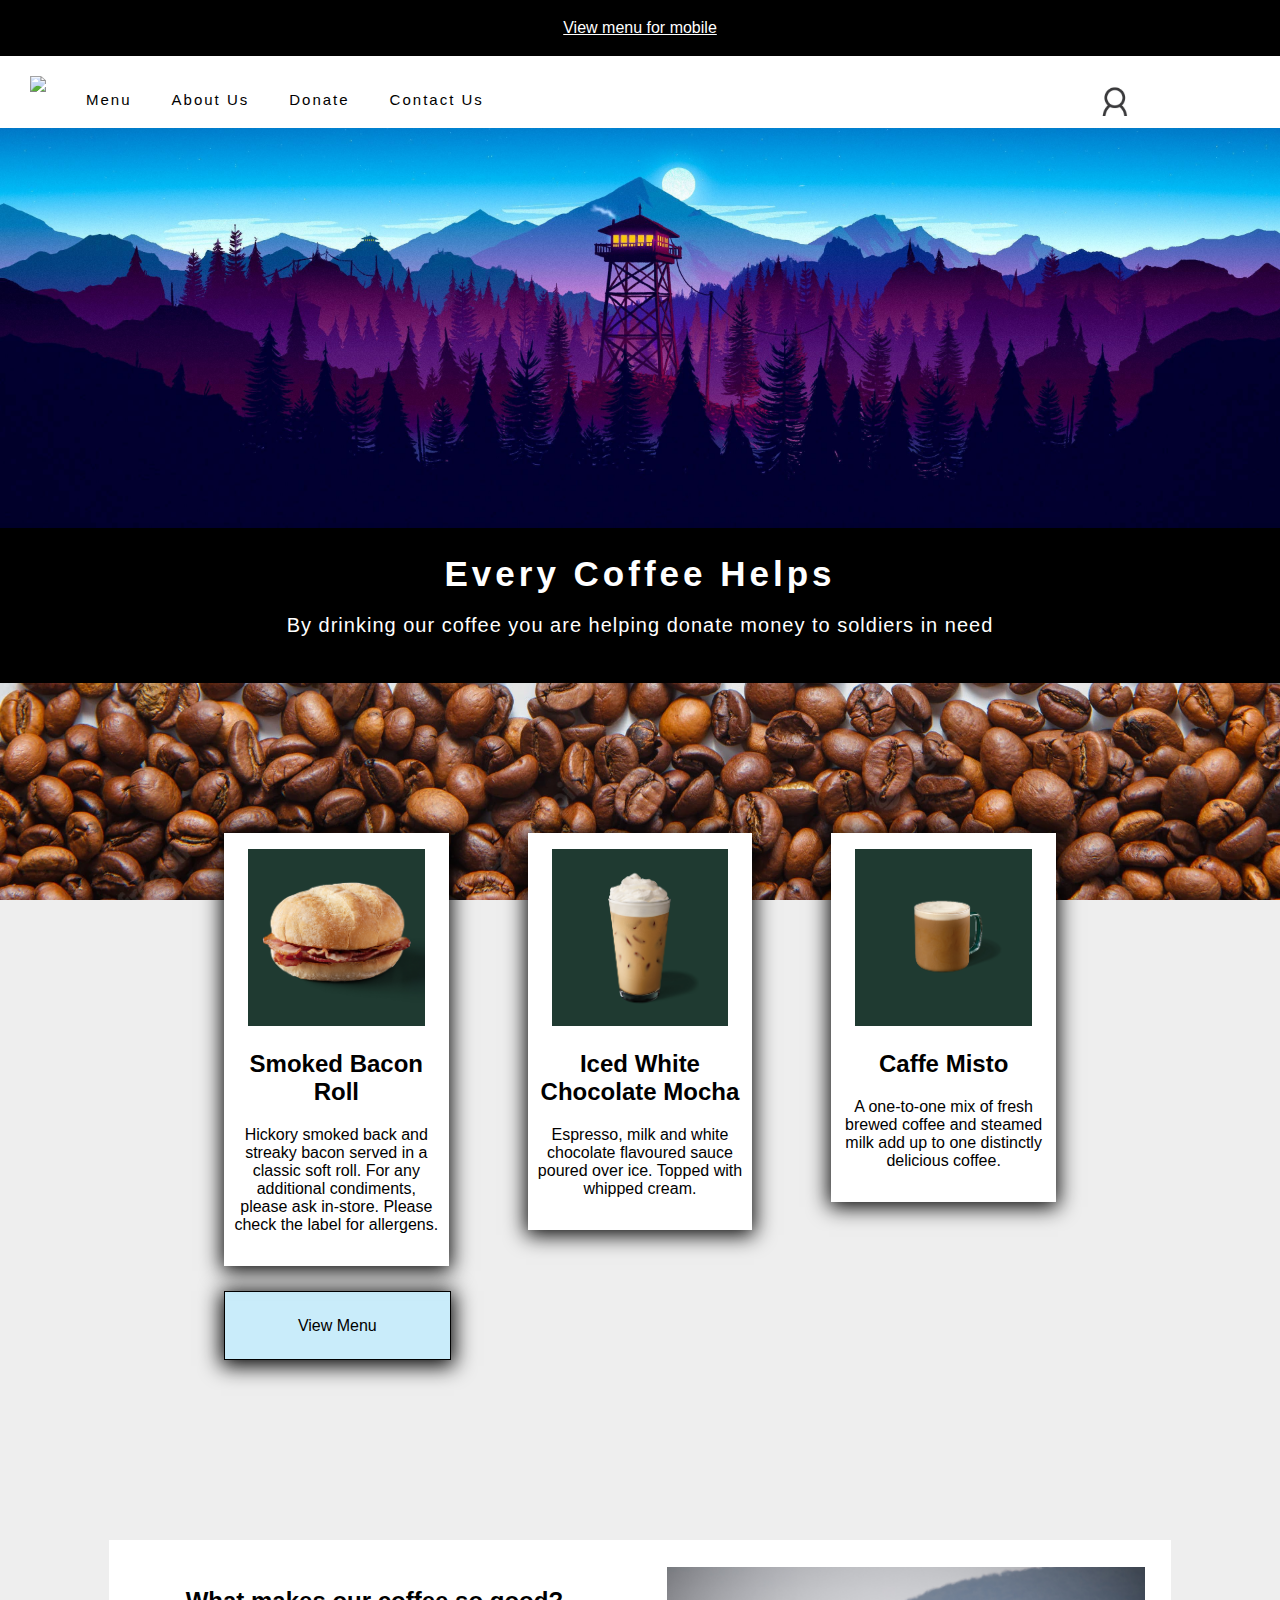
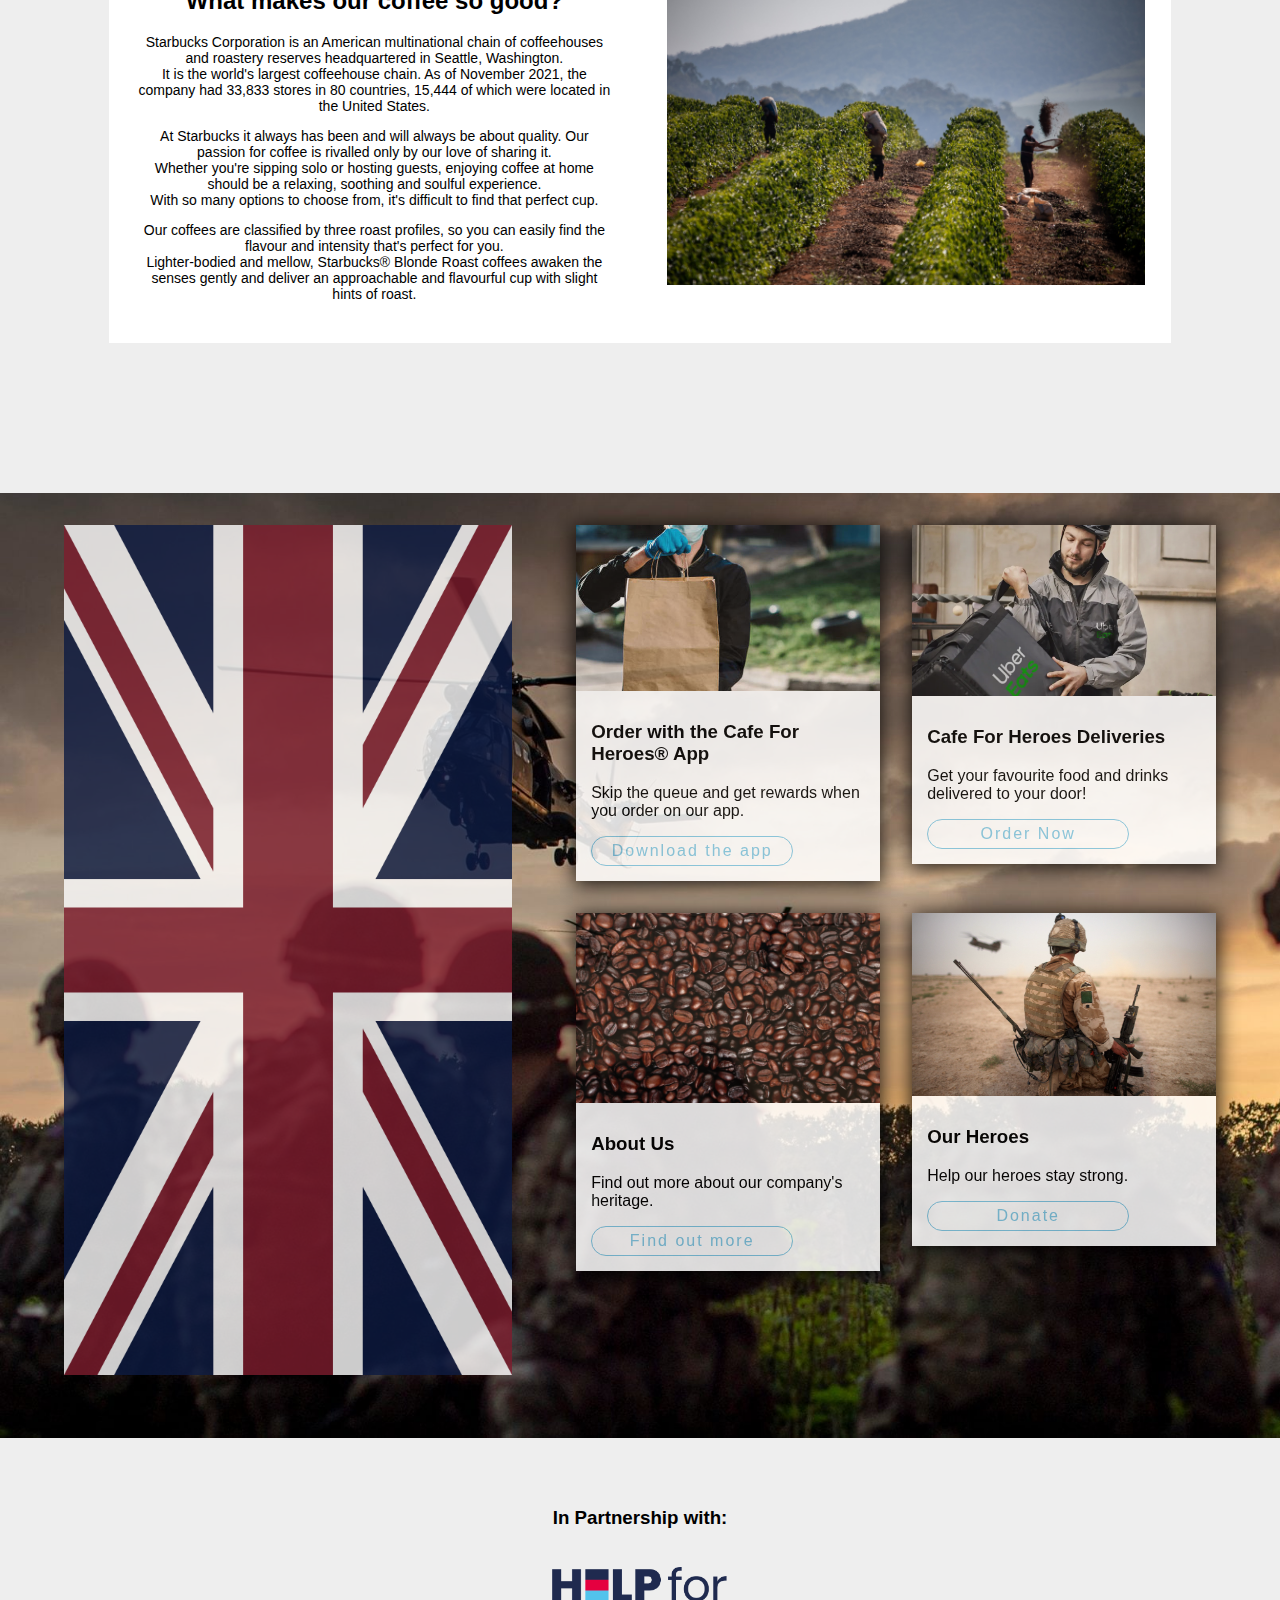
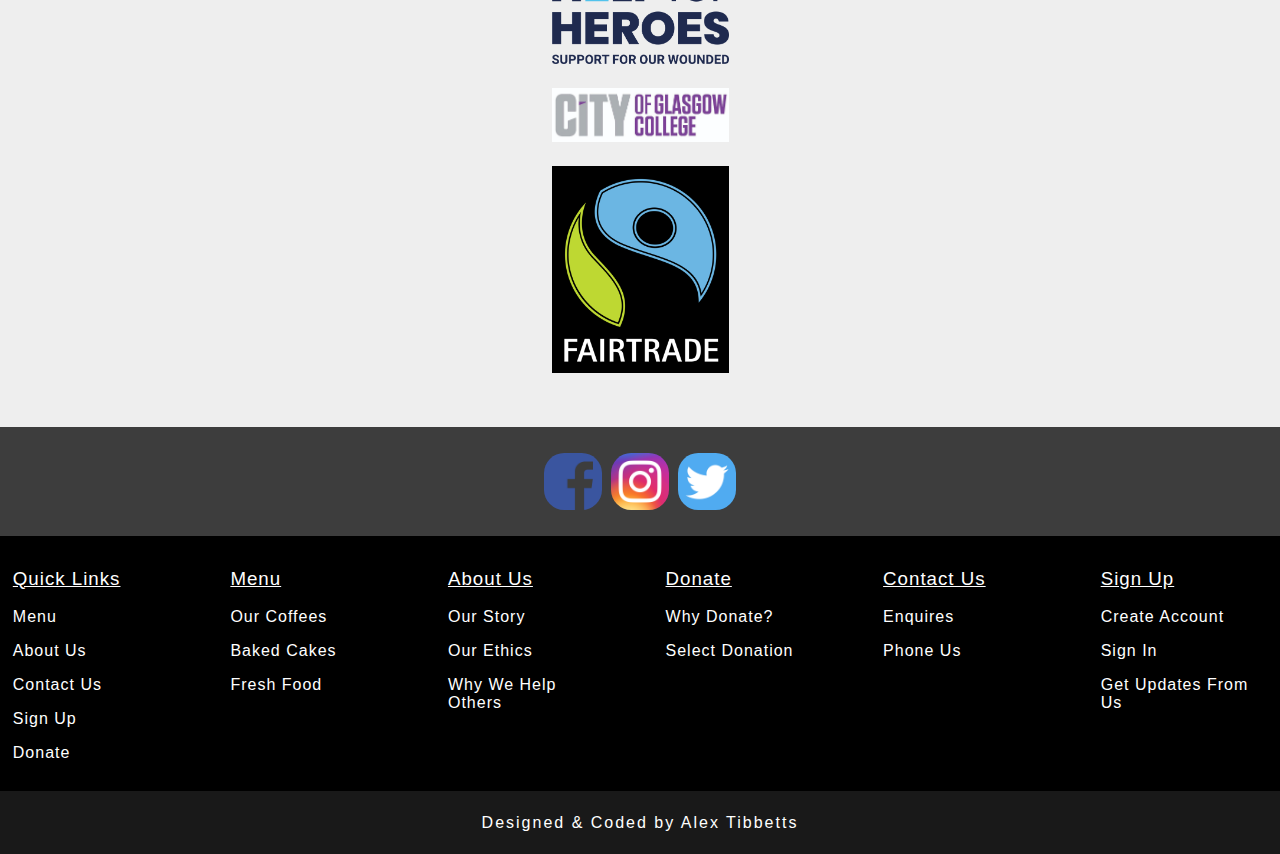
==== index.html @ fe607f74 "Add files via upload" ====
<!DOCTYPE html>
<html lang="en"> 
    <head>
        <meta charset="UTF-8">
        <meta name="viewport" content="width=device-width, initial-scale=1.0"> <!-- Responsive -->
        <meta http-equiv="X-UA-Compatible" content="IE=edge">
        <title> CafeForHeroes - Home </title>
        <link rel="Stylesheet" type="text/css" href="Stylesheet.css"> 
        <link rel="icon" type="image/png" href="Images/Favicon.png">
    </head>
    <body> 
        <div id="TopLink">
            <p><a href="MobileSite/MobileMenu.html"> View menu for mobile </a></p>
        </div>
        <div id="Navbar">
            <div class="NavbarContent" style="margin-left: 30px;">
                <a href="#"><img src="images/hfh.png" id="NavbarImg"></a>
            </div>
            <div style="padding-top: 15px;">
                <div class="NavbarContent">
                    <a href="menu.html"> Menu </a>
                </div>
                <div class="NavbarContent">
                    <a href="aboutUs.html"> About Us </a>
                </div>
                <div class="NavbarContent">
                    <a href="donate.html"> Donate </a>
                </div>
                <div class="NavbarContent">
                    <a href="contact.html"> Contact Us </a>
                </div> 
                <a href="signUp.html"><img src="Images/LogIn.jpeg" id="SignUp"></a>
                <br style="clear: both">
            </div>
        </div>

        <div id="slideshowImg"> </div>

        <div id="HomeTitle">
            <h2> Every Coffee Helps </h2>
            <p> By drinking our coffee you are helping donate money to soldiers in need </p>
        </div>
        
        <div id="indexStillBack">
            <div id="CoffeeHome">
                <div class="CoffeeContent" style="margin-right: 9.5%;">
                    <img src="Images/Bacon.png">
                    <h2> Smoked Bacon Roll </h2>
                    <p>Hickory smoked back and streaky bacon served in a classic soft roll. 
                        For any additional condiments, please ask in-store. 
                        Please check the label for allergens.</p>
                </div>
                <div class="CoffeeContent" style="margin-right: 9.5%;">
                    <img src="Images/IcedMocha.png">
                    <h2> Iced White Chocolate Mocha </h2>
                    <p> Espresso, milk and white chocolate flavoured sauce poured over ice. 
                        Topped with whipped cream.</p>
                </div>
                <div class="CoffeeContent">
                    <img src="Images/Misto.png">
                    <h2> Caffe Misto </h2>
                    <p> A one-to-one mix of fresh brewed coffee and steamed milk add up to one distinctly 
                        delicious coffee.</p>
                </div> <br style="clear: both;">
                <div id="menuLinkButton">
                    <a href="menu.html" style="text-decoration: none; color: black;"><p> View Menu </p></a>
                </div>
            </div>
        
            <div id="AboutCoffee">
                <div id="AboutTxtLeft">
                    <h2> What makes our coffee so good?</h2>
                    <p> Starbucks Corporation is an American multinational chain of coffeehouses and roastery reserves headquartered in Seattle, Washington. <br> It is the world's largest coffeehouse chain. As of November 2021, the company had 33,833 stores in 80 countries, 15,444 of which were located in the United States. </p>
                    <p> At Starbucks it always has been and will always be about quality. Our passion for coffee is rivalled only by our love of sharing it. <br> Whether you're sipping solo or hosting guests, enjoying coffee at home should be a relaxing, soothing and soulful experience. <br> With so many options to choose from, it's difficult to find that perfect cup.</p>
                    <p> Our coffees are classified by three roast profiles, so you can easily find the flavour and intensity that's perfect for you. <br> Lighter-bodied and mellow, Starbucks® Blonde Roast coffees awaken the senses gently and deliver an approachable and flavourful cup with slight hints of roast.</p>
                </div>
                <img src="Images/CoffeeFarm.png" id="AboutImg"> <br style="clear: both;">
            </div>
        </div>

        <div id="Others">
                <img src="Images/Flag.png" id="OthersFlag">
            <div id="OthersRight">
                <div class="OthersBoxes" style="margin-right: 5%; margin-bottom: 5%;">
                    <img src="Images/Delivery.jpeg">
                    <div class="BoxesTxt">
                        <h3> Order with the Cafe For Heroes® App </h3>
                        <p> Skip the queue and get rewards when you order on our app. </p>
                        <div id="BoxesButton">
                            <a href="#"> Download the app</a>
                        </div>
                    </div>
                </div>
                <div class="OthersBoxes" style=" margin-bottom: 5%;">
                    <img src="Images/delivery.png">
                    <div class="BoxesTxt">
                        <h3> Cafe For Heroes Deliveries </h3>
                        <p> Get your favourite food and drinks delivered to your door! </p>
                        <div id="BoxesButton">
                            <a href="#"> Order Now</a>
                        </div>
                    </div>
                </div> 
                <div class="OthersBoxes" style="margin-right: 5%;">
                    <img src="Images/CoffeeBeans.png">
                    <div class="BoxesTxt">
                        <h3> About Us</h3>
                        <p> Find out more about our company's heritage.</p>
                        <div id="BoxesButton">
                            <a href="aboutUs.html"> Find out more </a>
                        </div>
                    </div>
                </div>
                <div class="OthersBoxes" >
                    <img src="Images/Soldier.png">
                    <div class="BoxesTxt">
                        <h3> Our Heroes </h3>
                        <p> Help our heroes stay strong. </p>
                        <div id="BoxesButton">
                            <a href="donate.html"> Donate</a>
                        </div>
                    </div>
                </div> <br style="clear:both">
            </div> <br style="clear:both">
        </div>
        <div id="Partnerships">
            <h3> In Partnership with: </h3>
            <div id="PartnershipsCenter">
                <img src="Images/helpforheroes.png" style="margin-top: 20px;">
                <img src="Images/CollegeLogo.png" style="margin-top: 20px;">
                <img src="Images/Fairtrade.png" style="margin-top: 20px;">
            </div>
        </div>
        <div id="Icons"> 
            <div id="CenterIcons">
                <a><img src="Images/1.png" style="margin-right: 5%;"></a>
                <a><img src="Images/2.jpeg" style="margin-right: 5%;"></a>
                <a><img src="Images/3.png"></a> <br style="clear: both;">
            </div>
        </div> 
        <div id="Sitemap">
            <span id="SitemapListRight">
            <div class="SitemapList">
                <h3> Quick Links </h3> 
                <p> Menu </p>
                <p> About Us </p>
                <p> Contact Us </p>
                <p> Sign Up </p>
                <p> Donate </p>
            </div> 
            <div class="SitemapList">
                <h3> Menu </h3> 
                <p> Our Coffees </p> 
                <p> Baked Cakes </p>
                <p> Fresh Food </p>
            </div> 
            <div class="SitemapList">
                <h3> About Us </h3> 
                <p> Our Story </p>
                <p> Our Ethics </p>
                <p> Why We Help Others </p>
            </div> 
            <div class="SitemapList">
                <h3> Donate </h3> 
                <p> Why Donate? </p>
                <p> Select Donation </p>
            </div> 
            <div class="SitemapList">
                <h3> Contact Us </h3> 
                <p> Enquires </p>
                <p> Phone Us </p>
            </div>  
            </span>
            <div class="SitemapList">
                <h3> Sign Up </h3> 
                <p> Create Account </p>
                <p> Sign In </p>
                <p> Get Updates From Us </p>
            </div> <br style="clear: both;">
        </div>
        <div id="credits">
            <p> Designed & Coded by Alex Tibbetts </p>
        </div>
    </body>
    <script src="Slideshow.js"></script>
</html>
---- Stylesheet.css ----
body {
    margin: 0;
    font-family: sans-serif;
    background-color: rgb(238, 238, 238);
    width: 100%;
    height: 100%;
}

#TopLink {
    text-align: center;
    background-color: black;
    padding: .25% 0;
}

#TopLink a {
    margin: 0;
    color: white;
}

#slideshowImg {
    background-image: url(Images/Slideshow/1.jpg);
    width: 100%;
    height: 400px;
    background-position: center;
    background-size: cover;
    transition: background 0.5s linear; 
}

#HomeTitle {
    text-align: center;
    background-color: rgb(0, 0, 0);
    padding: 2% 0;
    color: white;
    box-shadow: 0px 10px 10px 0px black;
}

#HomeTitle h2 {
    margin: 0;
    font-size: 35px;
    letter-spacing: 4px;
}

#HomeTitle p {
    font-size: 20px;
    letter-spacing: 1px;
}

hr {
    width: 65%;
    margin: 50px auto 0;
    border: 1px solid rgb(96, 95, 95);
    opacity: 0.5;
}
#Navbar {
    background-color: white;
    font-weight: bold;
    width: 100%;
    margin: 0 auto; 
}

#NavbarImg {
    height: 50px;
    transition: 1s;
}

#NavbarImg:hover {
    transition: 1s;
    transform: scale(1.1);
}

.NavbarContent {
    font-size: 15px;
    letter-spacing: 2px;
    cursor: pointer;
    float: left;
    padding: 0;
    text-align: left;
    text-decoration: none;
    transition: 1s;
    margin: 20px;
}


#Navbar .NavbarContent:hover a {
    color: rgb(0, 153, 255);
    transition: 1s;
}


#Navbar a {
    font-weight: lighter;
    transition: 1s;
    color: black;
    text-decoration: none;
    display: block;
}

#SignUp {
    height: 30px;
    float: right;
    margin-top: 15px;
    margin-right: 150px;
    cursor: pointer;
}

#SignUp:hover {
    transform: scale(120%);
}

#indexStillBack {
    background-image: url(Images/accountBackground.png);
    background-size: cover;
    background-repeat: no-repeat;
    background-attachment: fixed;
    padding: 150px 0;
}

#CoffeeHome {
    width: 65%;
    margin: 0 auto 100px;
}

.CoffeeContent {
    text-align: center;
    width: 25%; 
    padding: 2% 1%;
    background-color: white;
    box-shadow: 0px 3px 20px 2px black;
    float: left;
}

#menuLinkButton {
    background-color: rgb(201, 236, 250);
    text-align: center;
    width: 25%;
    padding: 1%;
    border: 1px solid black;
    box-shadow: 0px 3px 20px 3px black;
    margin: 25px 0;
    cursor: pointer;
    transition: 1s;
}

#menuLinkButton:hover  {
    transition: 1s;
    opacity: 1;
    transform: scale(1.05);
}

.CoffeeContent img {
    width: 85%;
    max-height: 300px;
}

#CoffeeButton {
    letter-spacing: 2px;
    padding: 15px 0;
    cursor: pointer;
    text-align: center;
    border-radius: 25px;
    margin: 20px auto 0;
    max-width: 200px;
    transition: 1s;
    border: 1px solid rgb(13, 13, 214);
}

#CoffeeButton a {
    text-decoration: none;
    color: rgb(13, 13, 214);
}

#CoffeeButton:hover {
    transition: 1s;
    box-shadow: 0px 0px 5px 0px rgb(13, 13, 214);
}

#AboutCoffee {
    width: 83%;
    margin:  180px auto 0;
    background-color: white; 
}

#AboutTxtLeft {
    text-align: center;
    padding: 2.5%;
    width: 45%;
    float: left;
}

#AboutImg {
    width: 45%;
    margin: 2.5%;
    float: left;
}

#CoffeeCenter:hover p {
    transition: 1s;
    transform: scale(1.1);
    opacity: 1;
}

#AboutCoffee p {
    font-size: 14px;
}

#Icons img {
    width: 30%;
    border-radius: 35%;
    float: left;
    cursor: pointer;
}

#Icons {
    background-color: rgb(61, 61, 61);
    padding: 2% 0;
}

#credits {
    background-color: rgb(25, 25, 25);
    padding: .5% 0;
    text-align: center;
    color: white;
    letter-spacing: 2px;
}

#CenterIcons {
    width: 15%;
    margin: 0 auto;
}

#Icons img:hover {
    transform: scale(90%);
}

#Sitemap {
    background-color: black;
    color: white;
}

.SitemapList {
    width: 13%;
    float: left;
    text-align: left;
    padding: 1%;
}

.SitemapList h3 , .SitemapList p {
    font-weight:lighter;
    letter-spacing: 1px;
}

.SitemapList h3 {
    text-decoration: underline;
}

#SitemapListRight .SitemapList {
    margin-right: 2%;
}

#OthersFlag {
    filter: grayscale(50%);
    opacity: 0.8;
    width: 35%;
    max-height: 90%;
    margin: 2.5% 0 2.5% 5%;
    float: left;
}

#OthersRight {
    width: 50%;
    margin: 2.5% 5% 2.5% 0;
    height: 90%;
    float: right;
}

#Others {
    width: 100%;
    height: 105vh;
    position: relative;
    background-image: url(Images/Soldier2.jpeg);
    background-size: cover;
}

.OthersBoxes img {
    width: 100%;
    max-height: 200px;
}

.OthersBoxes {
    opacity: 0.85;
    box-shadow: 0px 3px 20px 2px black;
    background-color: white;
    float: left;
    width: 47.5%;
    max-height: 375px;
    transition: 1s;
}

.OthersBoxes:hover {
    opacity: 1;
    box-shadow: 0px 3px 20px 5px black;
    transition: 1s;
    transform: scale(1.05);
}

.BoxesTxt {
    padding: 2.5% 5% 5%;
}

#BoxesButton {
    letter-spacing: 2px;
    padding: 5px 0;
    cursor: pointer;
    text-align: center;
    border-radius: 25px;
    margin-top: 5px;
    max-width: 200px;
    transition: 1s;
    border:  1px solid rgb(129, 200, 228);
}

#BoxesButton a {
    text-decoration: none;
    color: rgb(129, 200, 228);
    transition: 1s;
}

#BoxesButton:hover {
    background-color:rgb(129, 200, 228);
    transition: 1s;
}

#BoxesButton:hover a {
    color: white;
}

#Partnerships {
    background-image: url(Images/PartnerBackground.jpeg);
    background-size: cover;
    background-repeat: no-repeat;
    background-attachment: fixed;
    padding: 50px;
    text-align: center;
}

#Partnerships img {
    width: 100%;
}

#PartnershipsCenter {
    width: 15%;
    margin: 0 auto;
}

#MenuTop {
    background-image: url(Images/MenuTop.png);
    min-height: 30vh;
    padding-top: 50px;
    background-repeat: no-repeat;
    background-size: cover;
}

#MenuBody {
    background-image: url(Images/MenuImages/MenuBackground.png);
    background-repeat: no-repeat;
    background-attachment: fixed;
    background-size: cover;
    padding: 50px 0;
}

#MenuWidth {
    width: 1020px; 
    margin: 0 auto; 
}

#MenuTopTxt {
    padding: 10px;
    width: 480px;
    text-align: center;
    height: 200px;
    height: 100%;
}

#MenuTopTxt p {
    font-size: 20px;
    letter-spacing: 3px;
}

#MenuTopTxt h2 {
    letter-spacing: 3px;
    font-size: 40px;
}

.MenuImages img {
    width: 100%;
    transition: 1s;
}

.MenuImages {
    width: 75%;
    margin: 20px auto;
    text-align: center;
}

.MenuProduct {
    cursor: pointer;
    width: 17%;
    padding: 2.5%;
    background-color:white;
    box-shadow: 0px 3px 20px 2px black;
    float: left;
    margin-top: 25px;
}

.Ingredients {
    display: inline-block;
    margin: 0 auto 5%;
    padding: 5px 10px;
    cursor: pointer;
    background-color: #333;
}

.Ingredients:active {
    background-color: rgb(89, 89, 89);
}

.Ingredients P {
    color: white;
    font-size: 0.8em;
    margin: 0; 
}

.MenuHeaders {
    font-size: 20px;
    letter-spacing: 3px;
}

.MenuDescription {
    font-size: 14px;
}

.MenuProduct:hover {
    transform: scale(1.05);
    box-shadow: 0px 3px 30px 2px black;
}

.MenuTitles {
    font-size: 30px;
    letter-spacing: 5px;
    background-color: white;
    border: 3px solid black;
    padding: 5px 20px;
    display: inline-block;

}

.MenuOrderButton {
    font-size: 20px;
    letter-spacing: 3px;
    background-color: white;
    border: 1px solid black;
    padding: 2px 20px;
    text-align: center;
    display: inline-block;
}

.MenuOrderButton:hover {
    transform: scale(1.05);
    background-color: rgb(235, 233, 233);
}

#AboutUsTop {
    background-image: url(https://d36bl1cjgcfngd.cloudfront.net/wp-content/uploads/sites/2/2020/01/22173756/Our-Story.jpg);
    background-repeat: no-repeat;
    background-size: cover;
    padding: 8% 0 8% 15%;
}

#AboutUsTop h2 {
    color: white;
    font-weight: lighter;
    letter-spacing: 6px;
    font-size: 55px;
    display: inline-block;
}

.AboutUsContainers {
    width: 85%;
    margin: 5% auto;
}

.AboutUsImage {
    width: 50%;
    float: left;
}
.AboutUsAllTxt {
    float: left;
    width: 45%;
}

#AboutUsTxtRight {
    text-align: left;
    padding: 2% 2.5%;
}

#AboutUsTxtLeft {
    text-align: right;
    padding: 2% 2.5%; 
}

.AboutUsContainers h2 {
    margin: 0;
    font-size: 30px;
    letter-spacing: 3px;
    font-weight: lighter;
}

.AboutUsContainers p {
    font-size: 14px;
    letter-spacing: 2px;
    margin: 0;
}

#AboutUsHelp {
    background-color: rgb(61, 61, 61);
    color: white;
    text-align: center;
    padding: 0 0 2% 0;
}

#AboutDonateTxt , #WasteTxt {
    width: 60%;
    margin: 2.5% auto 0;
}

#AboutUsBottom {
    background-image: url(Images/PartnerBackground.jpeg);
    background-size: cover;
    background-repeat: no-repeat;
    background-attachment: fixed;
    padding: 5% 0;
}

#AccountBackground {
    background-image: url(Images/accountBackground.png);
    background-size: cover;
    background-repeat: no-repeat;
    background-attachment: fixed;
    padding: 25px;
}

#CreateAccountForm , #AccountFormTop {
    background-color: white;
    box-shadow: 0px 3px 20px 2px black;
    padding: 20px;
    width: 60%;
    margin: 0 auto 25px;
    color: grey;
    text-align: center;
}

#CreateAccountForm h2 {
    font-size: 30px;
}

#AccountAdvantages {
    width: 90%;
    margin: 0 auto;
}

.AccountAdvatangesLeftRight {
    float: left;
    width: 50%;
}

.AccountAdvatangesLeftRight h4 {
    font-size: 20px;
}

#SignInLinkButton {
   border: 1px solid black;
   width: 15%;
   margin: 0 auto;
   cursor: pointer;
   background-color: white;
   font-size: 15px;
}

.formInput, #country , .bankFormInput {
    width: 90%;
    padding: 10px 20px;
    border: none;
    border-bottom: 3px solid rgb(129, 200, 228);
    margin-bottom: 20px;
    letter-spacing: 2px;
    text-align: center;
}

.newsQuestion {
    margin: 0 auto;
    width: 90%;
    padding: 2% 5% 5%;
}

#formButton {
    width: 75%;
    margin: 30px auto 0;
    padding: 20px 0;
    cursor: pointer;
    background-color: white;
    font-size: 15px;
    border-color: black;
}

#SignInButton {
    padding: 20px 0;
    cursor: pointer;
    background-color: white;
    font-size: 15px;
    width: 50%;
    margin-bottom: 20px;
    border-color: black;
}

#formButton:hover , #SignInLinkButton:hover, #SignInButton:hover, #donateOnClick:hover {
    transform: scale(105%);
    background-color: rgb(201, 236, 250);
}

#SignInSection {
    display: none;
}

#noAccount {
    cursor: pointer;
    font-weight: bold;
}

#noAccount:hover {
    color:rgb(178, 224, 242)
}

#donateBody {
    background-image: url(Images/bodyBackground.png);
    padding: 8% 15% 8% 0;
    background-size: cover;
    background-repeat: no-repeat; 
}

#donateRight {
    float: right;
    width: 40%;
    text-align: center;
}

#donateRight h2 {
    font-weight: lighter;
    letter-spacing: 6px;
    font-size: 55px;
    display: inline-block;
}

#donateRight p {
    font-size: 20px; 
    letter-spacing: 2px; 
}

.donationTab {
    float: left;
    width: 25%;
    padding: 5% 1%;
    color: white;
    background-color: rgb(0, 0, 157);
    cursor: pointer;
    height: 400px;
    box-shadow: 0px 3px 20px 2px black;
}

.donationMoneyCircle {
    max-width: 200px;
    max-height: 200px;
    border-radius: 50%;
    background-color: white;
    color: black;
    margin: 0 auto 15%;
    padding: 2%;
}

.donationMoneyCircle p {
    margin: 0;
}

.donationMoneyCircle h2 {
    margin-top: 30%;
    font-size: 50px;
}

.donationTab:required {
    background-color: red;
}

#bankForm {
    width: 80%;
    margin: 5% auto;
}

.bankFormInput {
    width: 50%;
}

#PasswordCheckButton {
    padding: 1% 5%;
    cursor: pointer;
    border: 1px solid black;
    background-color: rgb(238, 238, 238);
}

#formButton {
    width: 20%;
}

#PasswordCheckButton:hover {
    background-color: rgb(185, 184, 184);
}

#contact {
    width: 100%;
    float: left;
    background-size: cover;
    background-repeat: no-repeat;
    background-attachment: fixed;
    background-image: url(Images/contactright.jpg);
}

#contactTop {
    text-align: center;
    background-color: rgb(61, 61, 61);
    color: white;
    padding: 1% 5%;
}

#contactDetails {
    width: 45%;
    margin: 0 auto;
    padding: 5% 0;
}

#contactTop h2 {
    font-size: 40px;
    letter-spacing: 3px;
}

#contactDetails h3 {
    font-size: 30px;
    letter-spacing: 2px;
}

#contactDetails p, #contactTop p {
    font-size: 25px;
    letter-spacing: 1px;
}
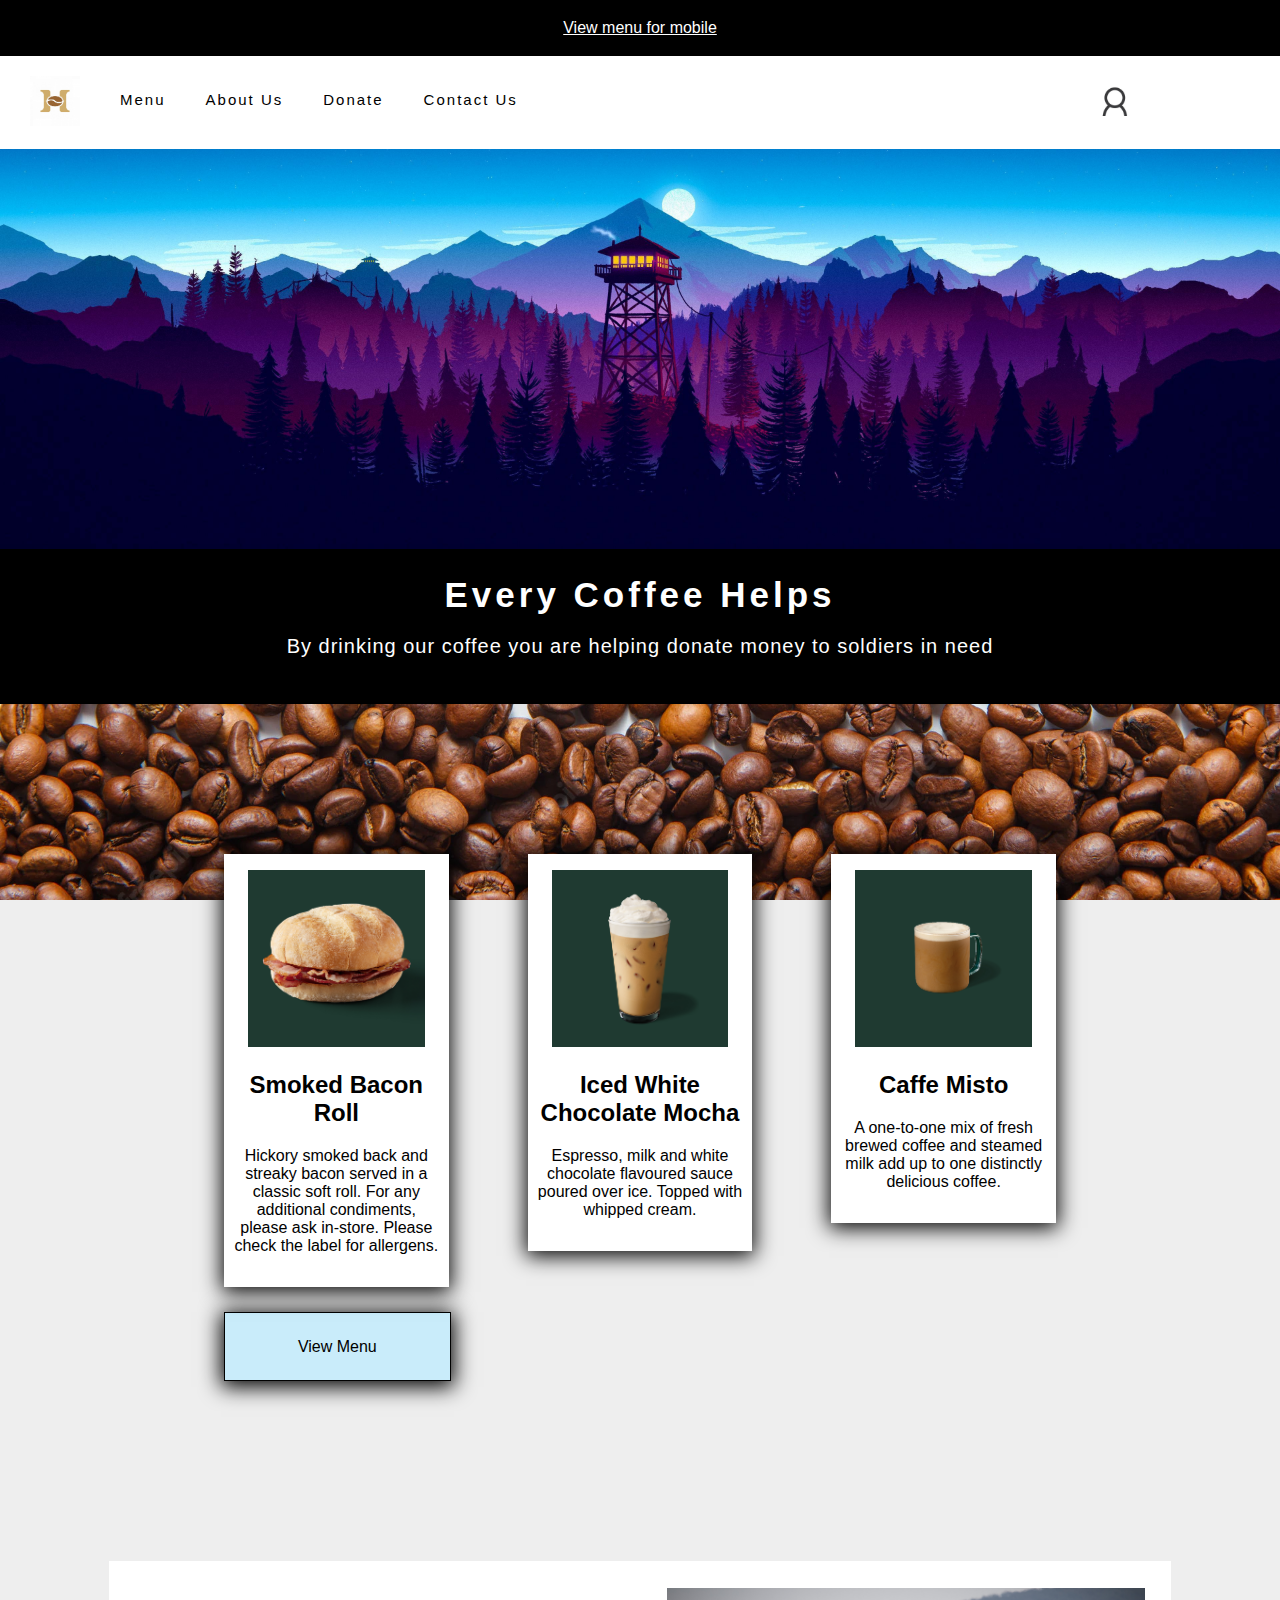
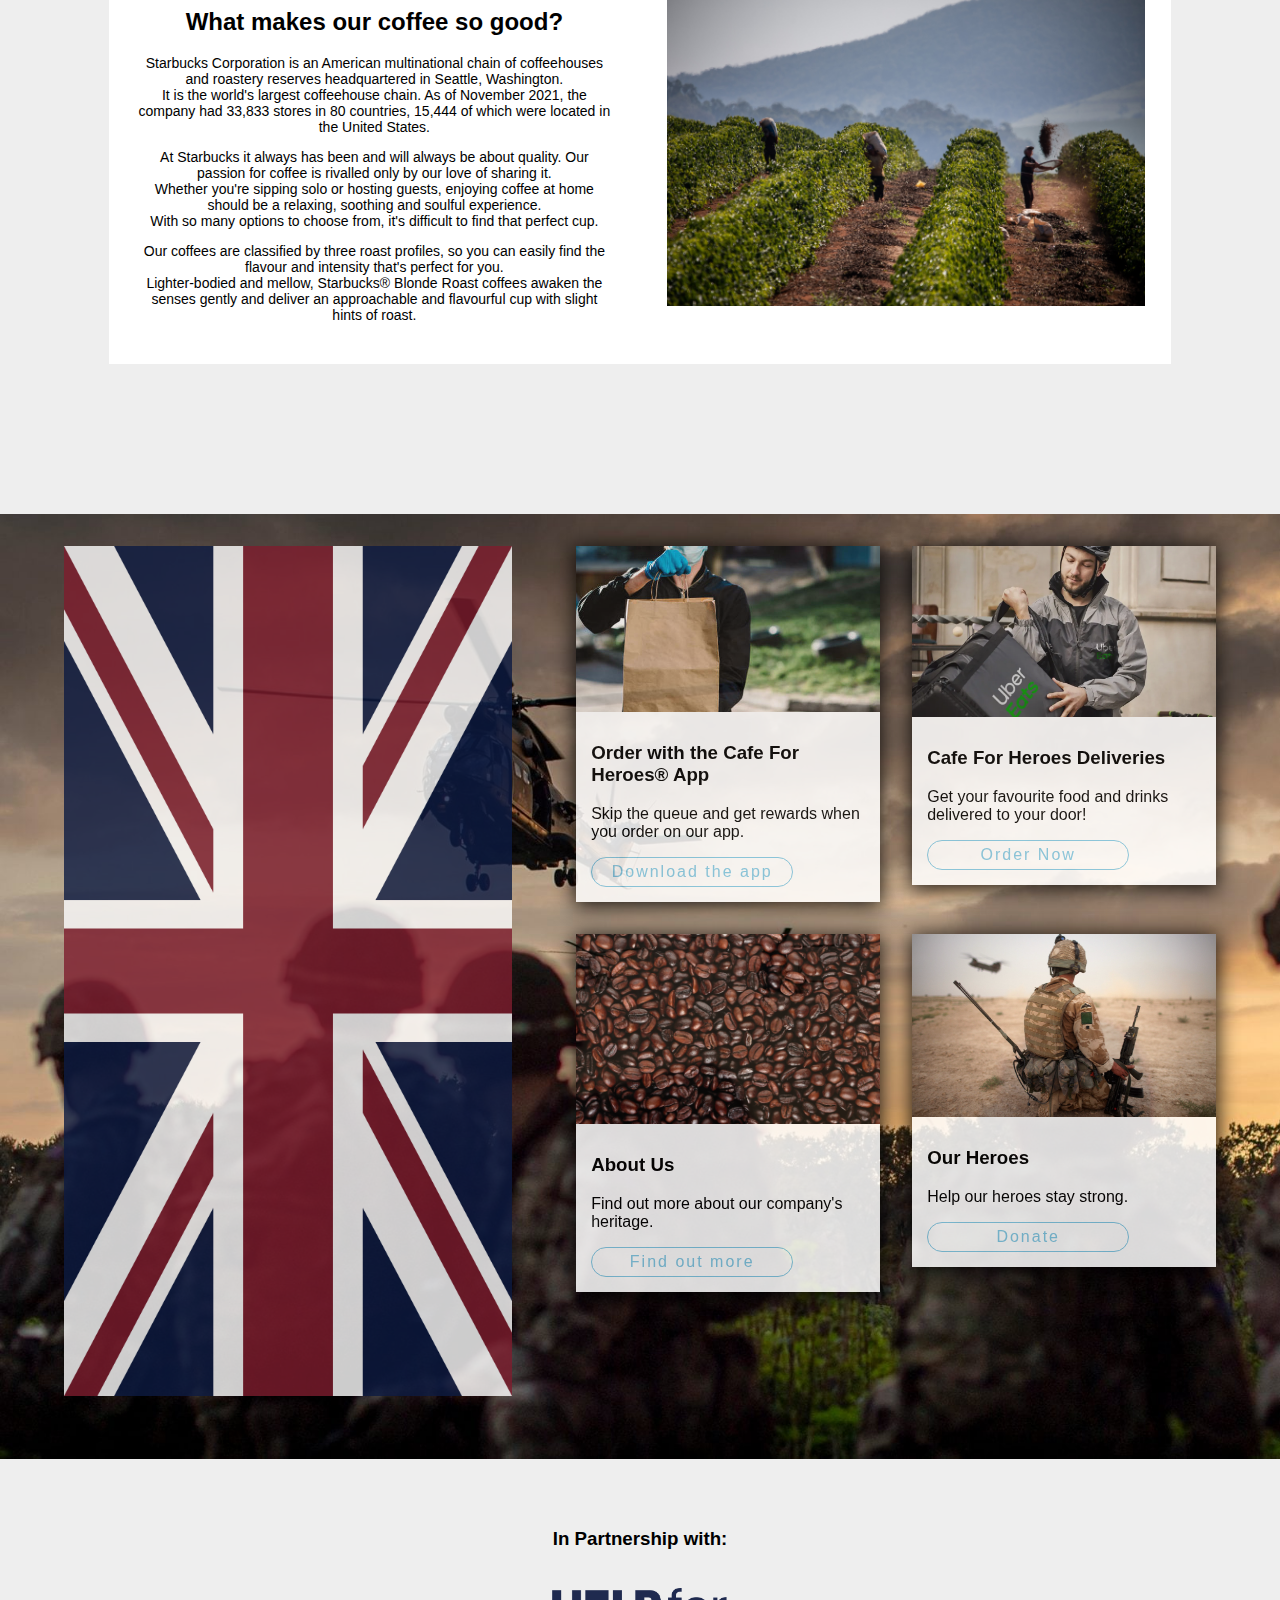
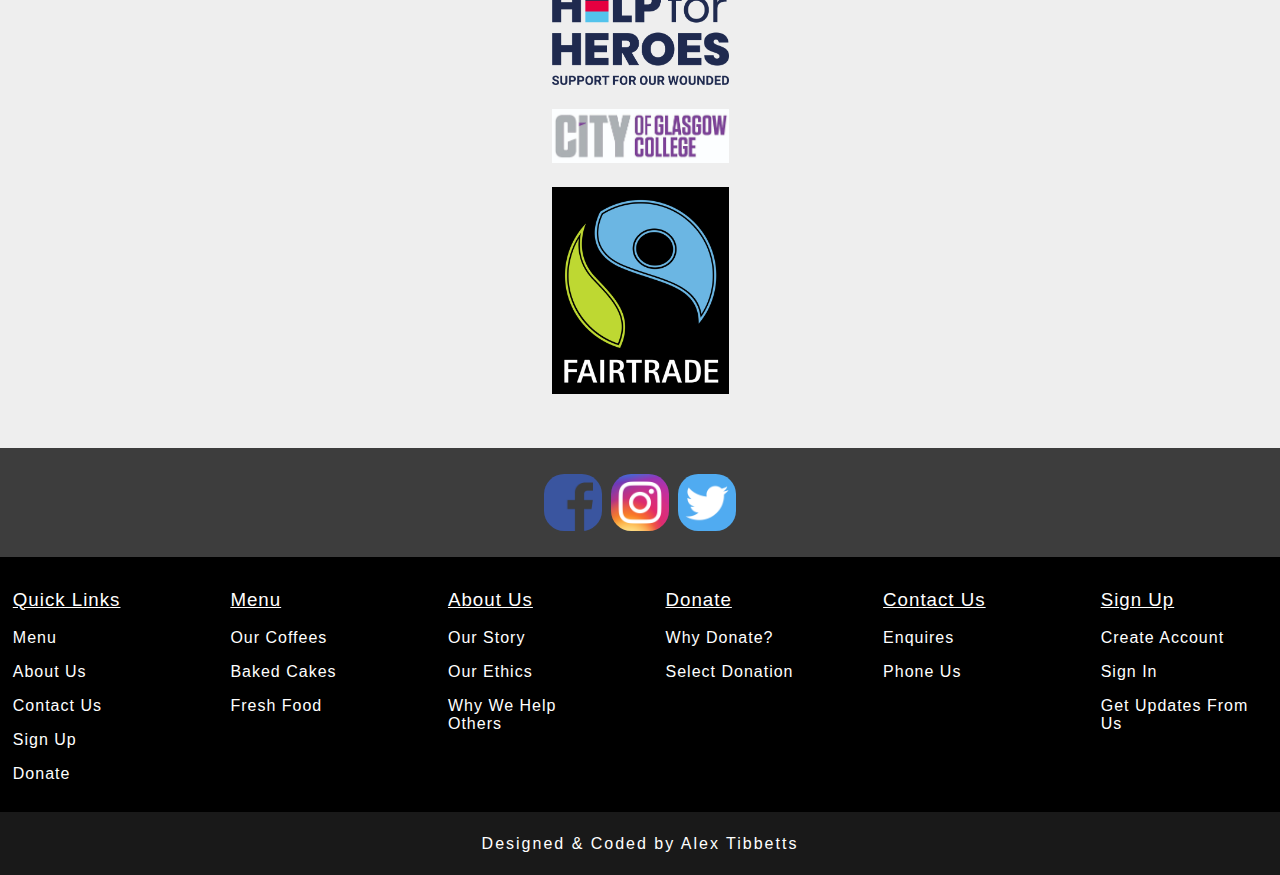
==== commit 3d62d4b1: "Update index.html" ====
--- a/index.html
+++ b/index.html
@@ -14,7 +14,7 @@
         </div>
         <div id="Navbar">
             <div class="NavbarContent" style="margin-left: 30px;">
-                <a href="#"><img src="images/hfh.png" id="NavbarImg"></a>
+                <a href="#"><img src="Images/hfh.png" id="NavbarImg"></a>
             </div>
             <div style="padding-top: 15px;">
                 <div class="NavbarContent">
@@ -183,4 +183,4 @@
         </div>
     </body>
     <script src="Slideshow.js"></script>
-</html>+</html>
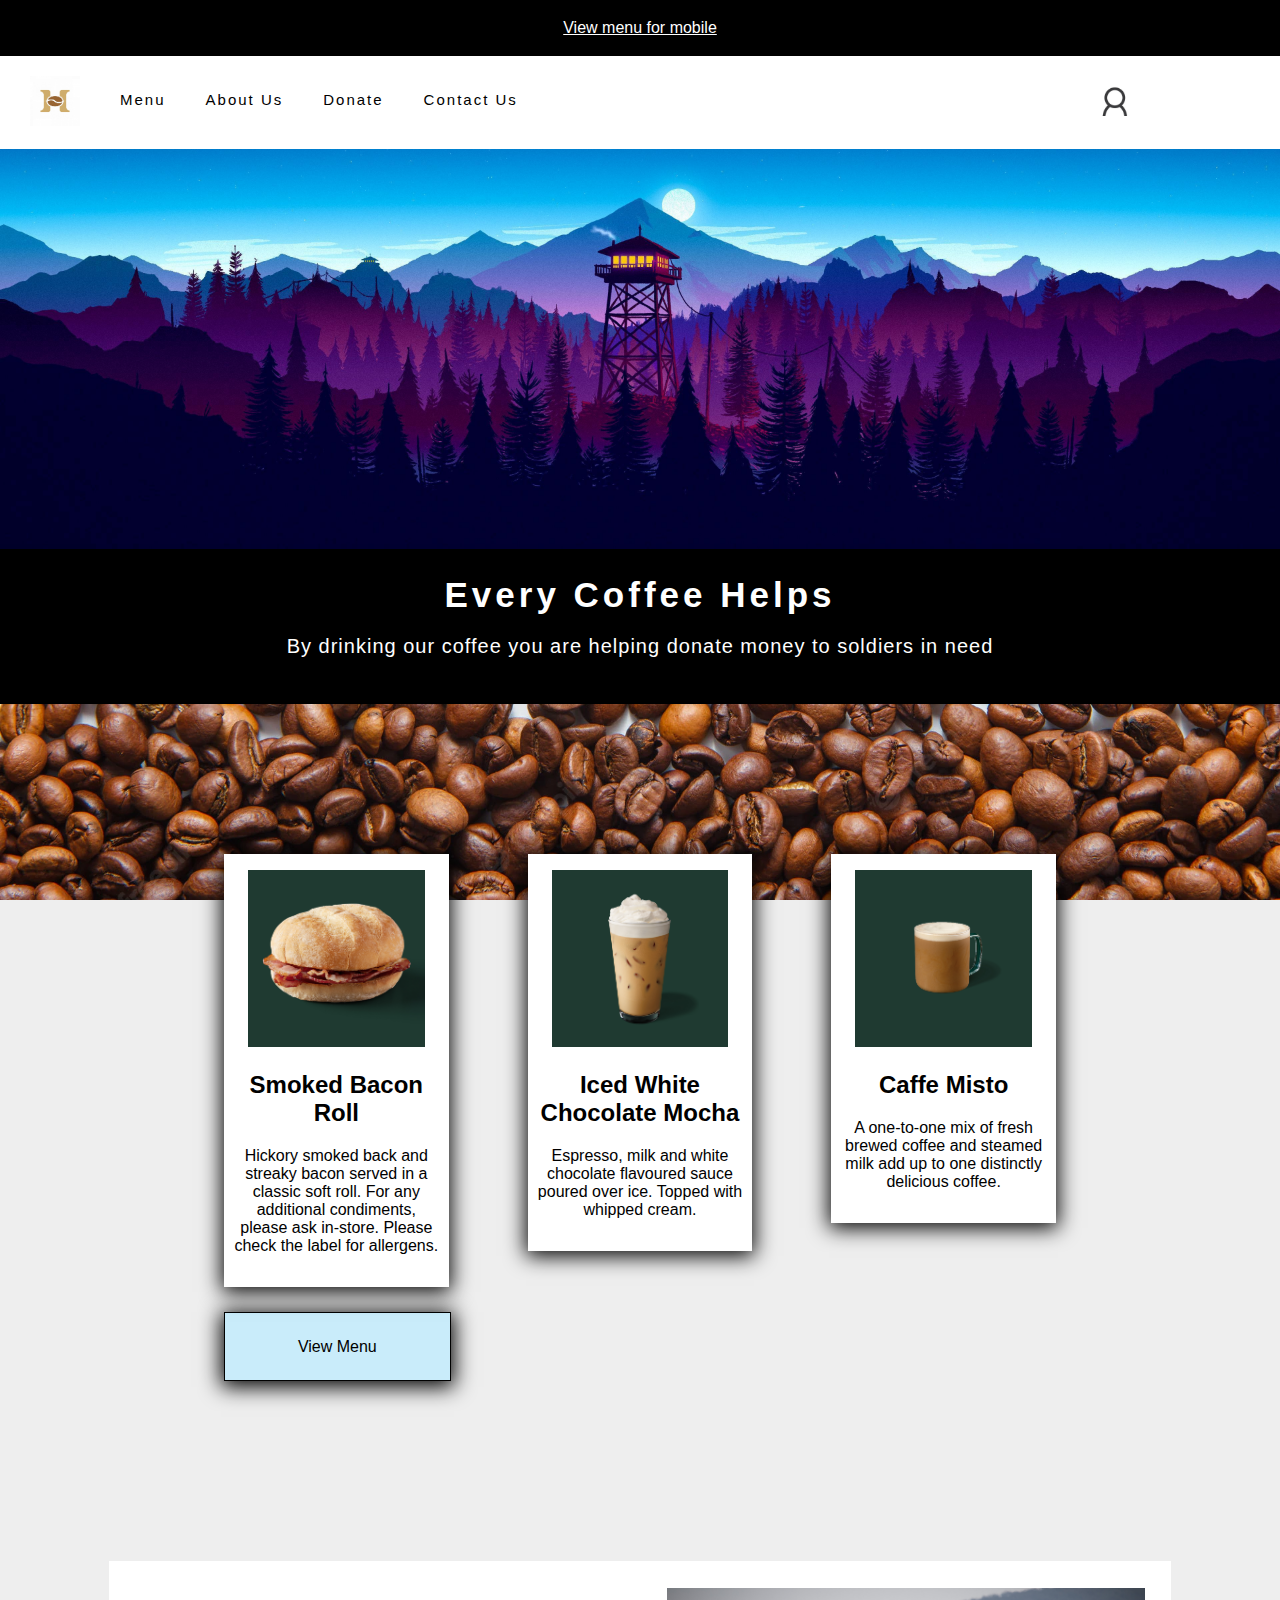
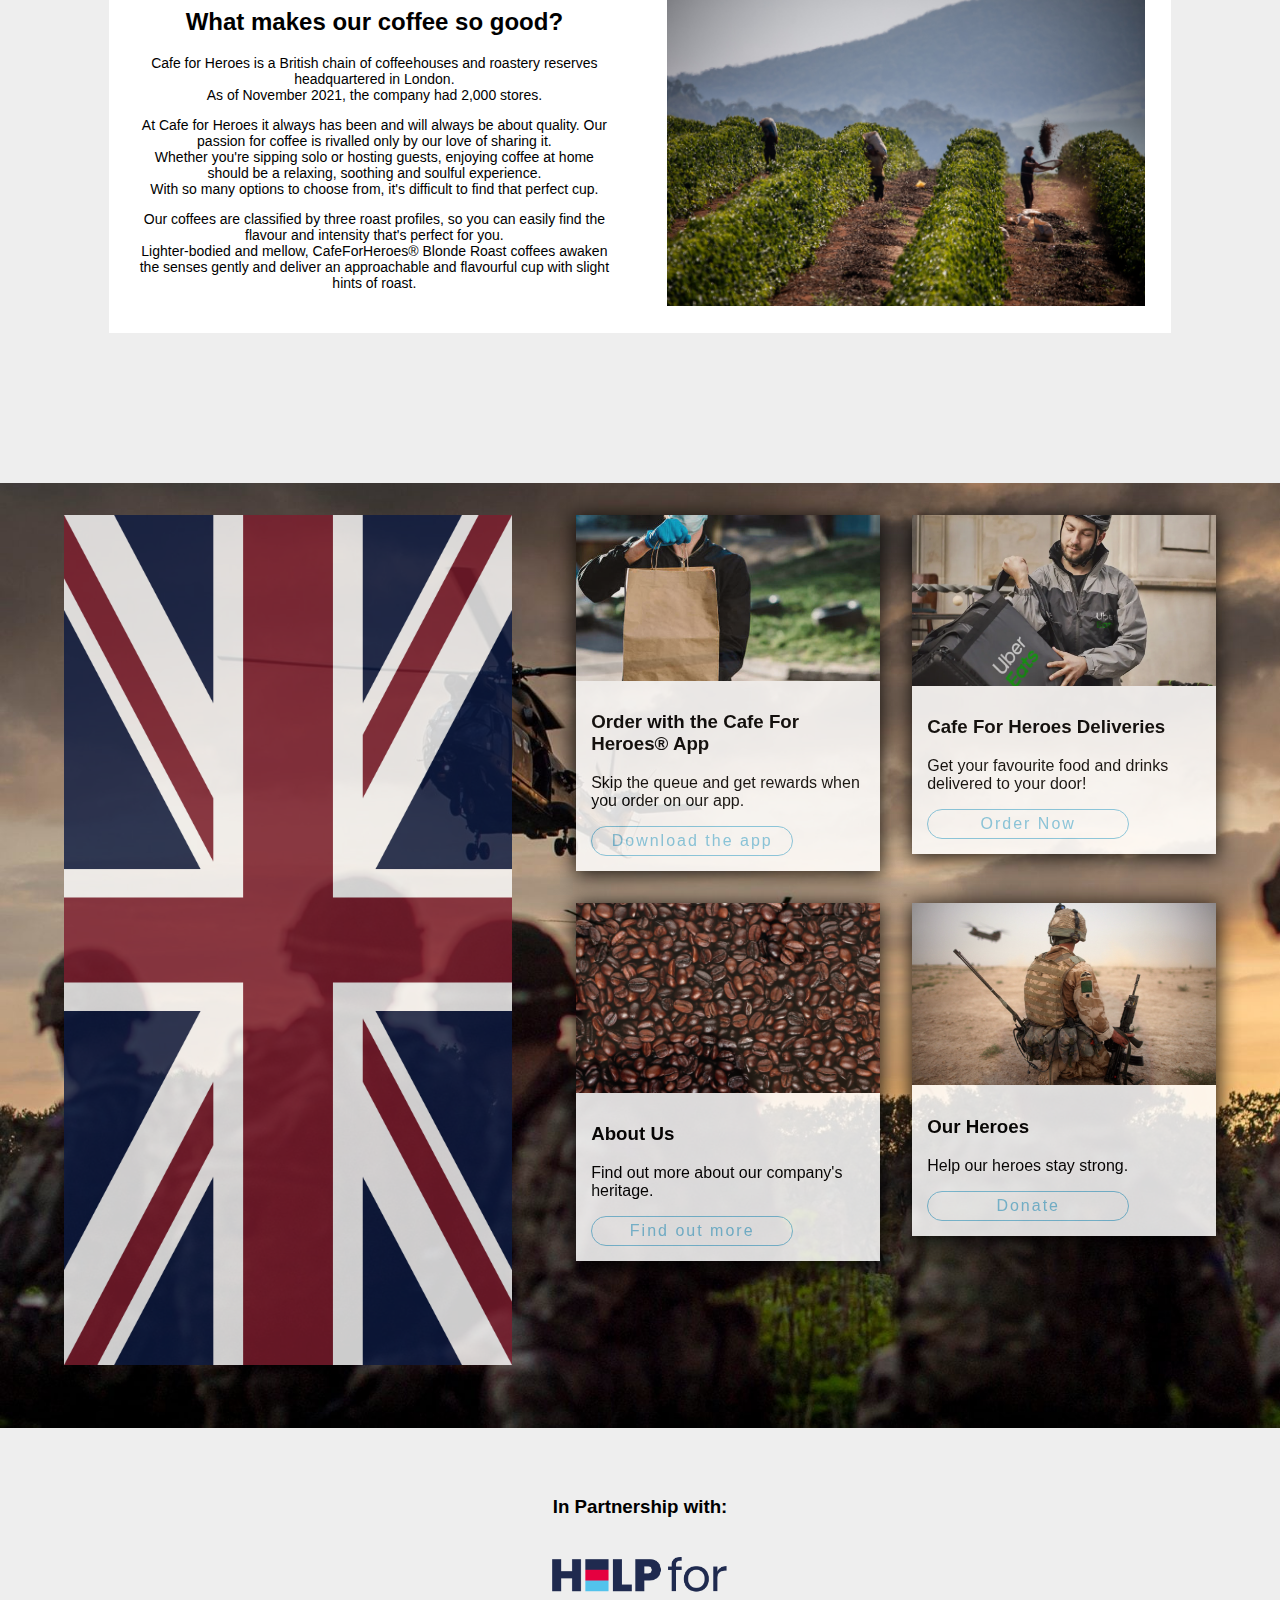
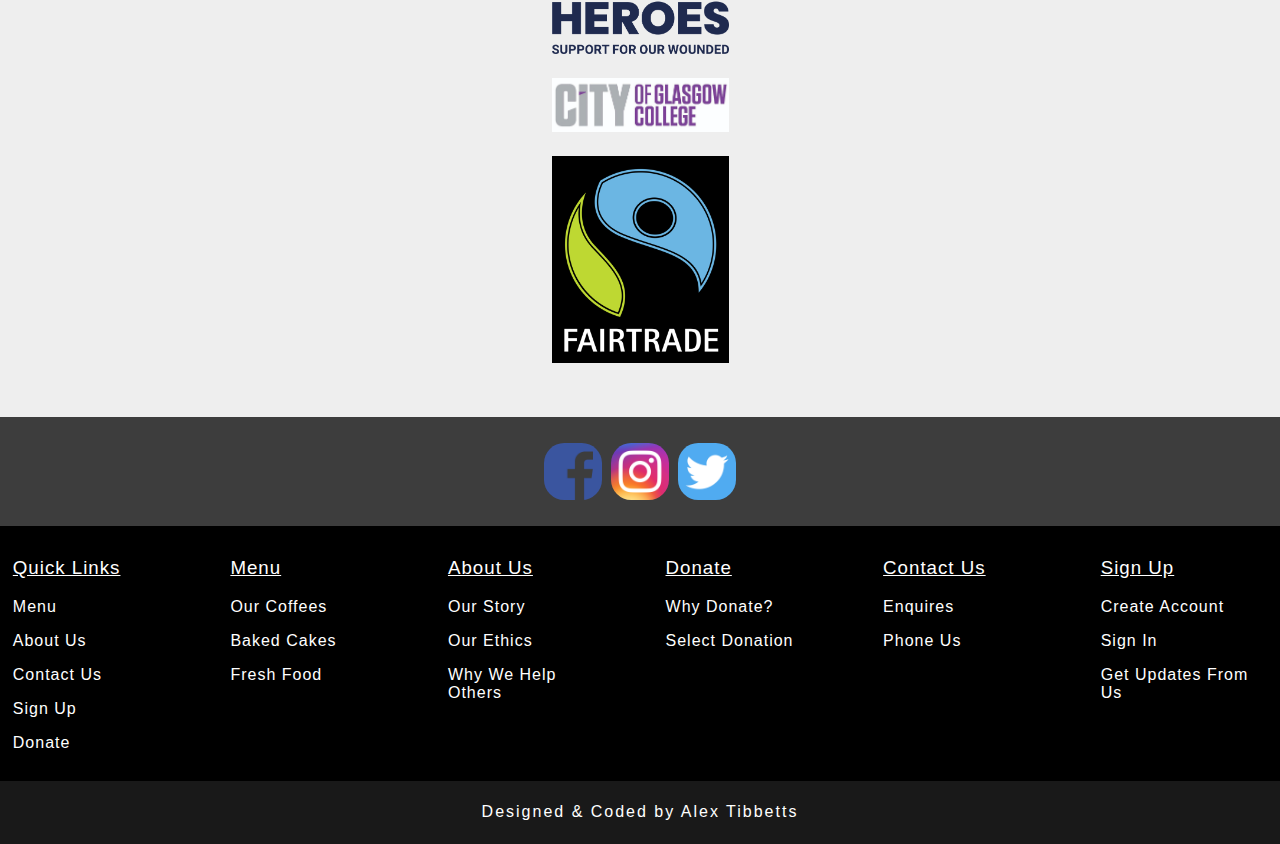
==== commit f5161ea9: "Update index.html" ====
--- a/index.html
+++ b/index.html
@@ -70,9 +70,9 @@
             <div id="AboutCoffee">
                 <div id="AboutTxtLeft">
                     <h2> What makes our coffee so good?</h2>
-                    <p> Starbucks Corporation is an American multinational chain of coffeehouses and roastery reserves headquartered in Seattle, Washington. <br> It is the world's largest coffeehouse chain. As of November 2021, the company had 33,833 stores in 80 countries, 15,444 of which were located in the United States. </p>
-                    <p> At Starbucks it always has been and will always be about quality. Our passion for coffee is rivalled only by our love of sharing it. <br> Whether you're sipping solo or hosting guests, enjoying coffee at home should be a relaxing, soothing and soulful experience. <br> With so many options to choose from, it's difficult to find that perfect cup.</p>
-                    <p> Our coffees are classified by three roast profiles, so you can easily find the flavour and intensity that's perfect for you. <br> Lighter-bodied and mellow, Starbucks® Blonde Roast coffees awaken the senses gently and deliver an approachable and flavourful cup with slight hints of roast.</p>
+                    <p> Cafe for Heroes is a British chain of coffeehouses and roastery reserves headquartered in London. <br> As of November 2021, the company had 2,000 stores.</p>
+                    <p> At Cafe for Heroes it always has been and will always be about quality. Our passion for coffee is rivalled only by our love of sharing it. <br> Whether you're sipping solo or hosting guests, enjoying coffee at home should be a relaxing, soothing and soulful experience. <br> With so many options to choose from, it's difficult to find that perfect cup.</p>
+                    <p> Our coffees are classified by three roast profiles, so you can easily find the flavour and intensity that's perfect for you. <br> Lighter-bodied and mellow, CafeForHeroes® Blonde Roast coffees awaken the senses gently and deliver an approachable and flavourful cup with slight hints of roast.</p>
                 </div>
                 <img src="Images/CoffeeFarm.png" id="AboutImg"> <br style="clear: both;">
             </div>
